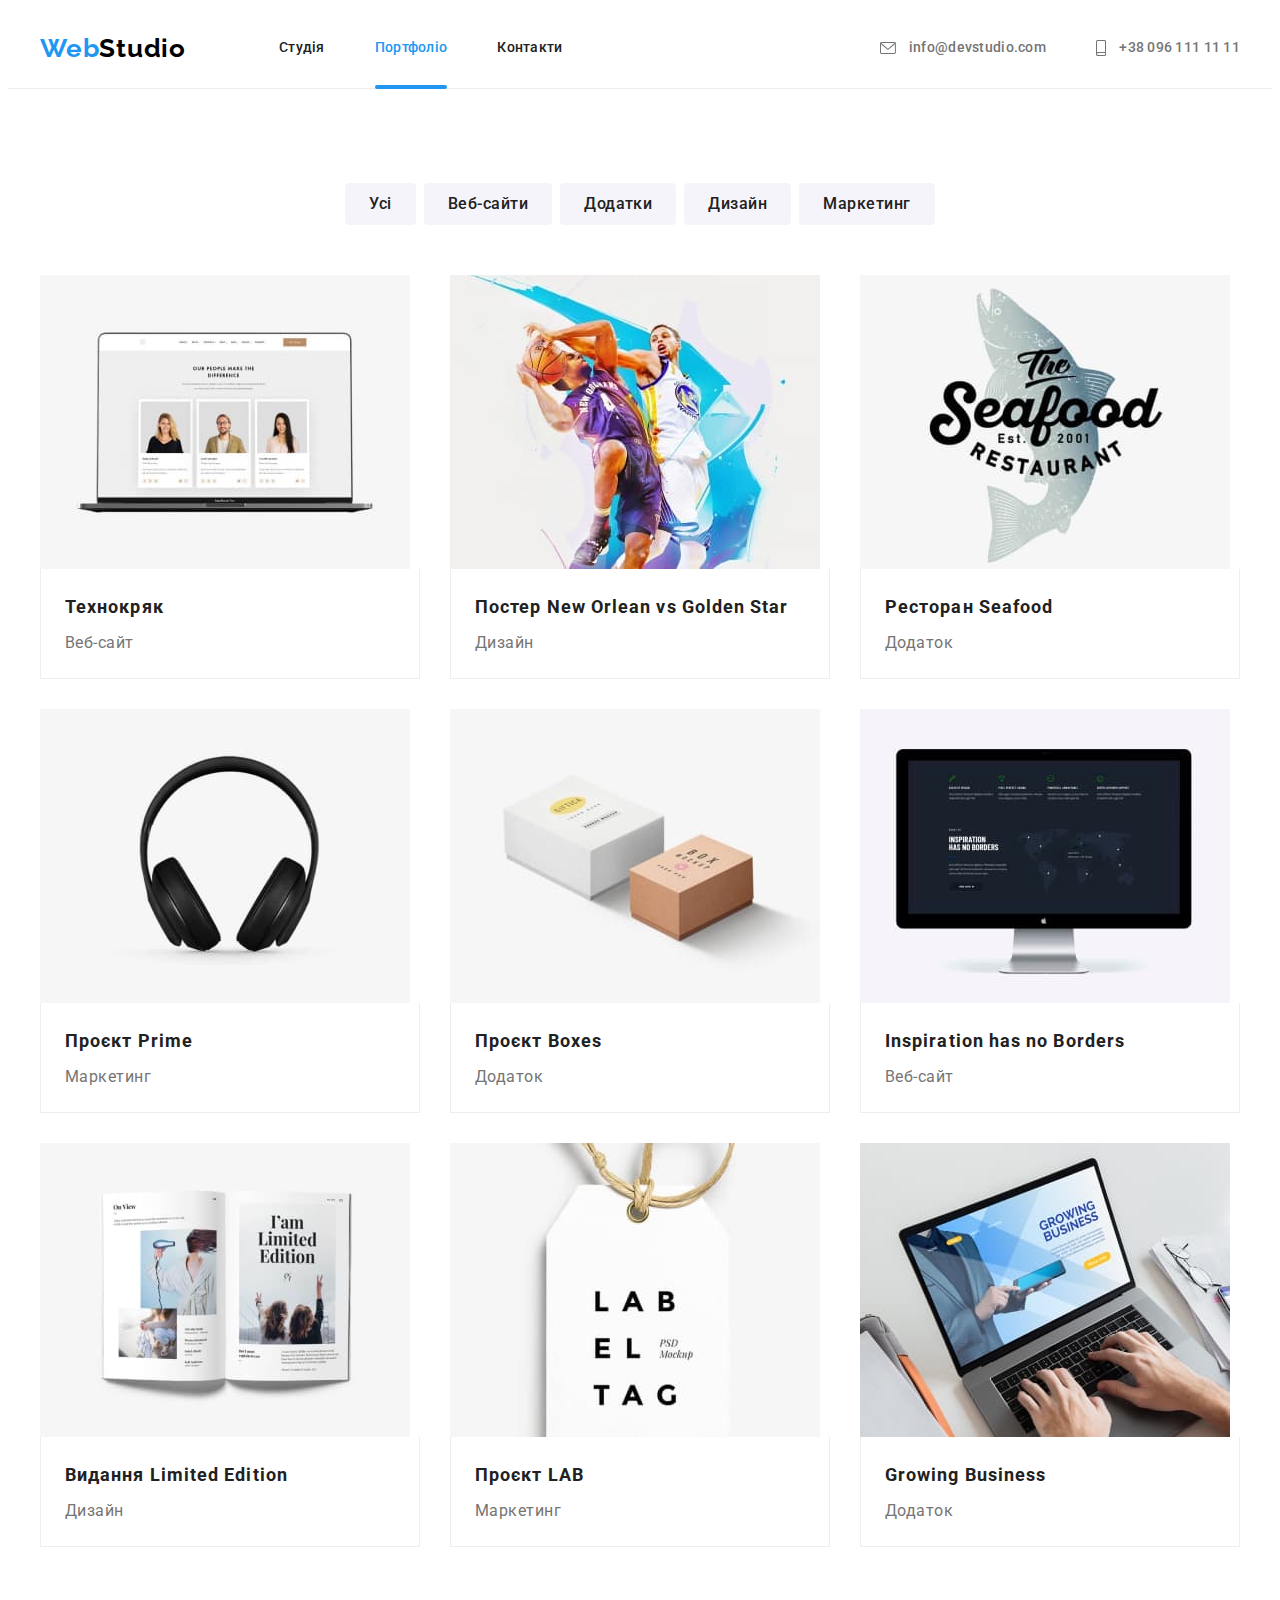
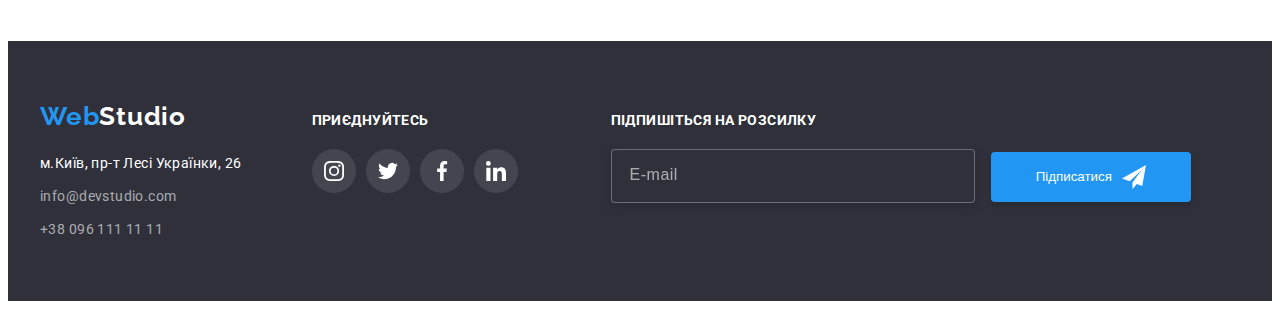
==== portfolio.html @ 55f74453 "hw-06" ====
<!DOCTYPE html>
<html lang="uk">
  <head>
    <meta charset="UTF-8" />
    <meta http-equiv="X-UA-Compatible" content="IE=edge" />
    <meta name="viewport" content="width=device-width, initial-scale=1.0" />
    <title>Web Studio</title>
    <link
      href="https://fonts.googleapis.com/css2?family=Raleway:wght@700&family=Roboto:wght@400;500;700;900&display=swap"
      rel="stylesheet"
    />
    <link
      rel="stylesheet"
      href="https://cdnjs.cloudflare.com/ajax/libs/modern-normalize/1.1.0/modern-normalize.min.css"
      integrity="sha512-wpPYUAdjBVSE4KJnH1VR1HeZfpl1ub8YT/NKx4PuQ5NmX2tKuGu6U/JRp5y+Y8XG2tV+wKQpNHVUX03MfMFn9Q=="
      crossorigin="anonymous"
      referrerpolicy="no-referrer"
    />
    <link rel="stylesheet" href="./css/styles.css" />
  </head>

  <body>
    <header class="header">
      <div class="container header-container">
        <nav class="header-nav">
          <a href="./index.html" class="logo logo-header line"
            >Web<span class="header-word">Studio</span>
          </a>
          <ul class="site-nav list">
            <li><a href="./index.html" class="link line">Студія</a></li>
            <li><a href="./portfolio.html" class="link current line">Портфоліо</a></li>
            <li><a href="./contacts.html" class="link line">Контакти</a></li>
          </ul>
        </nav>
        <ul class="auth-nav list">
          <li>
            <a class="mail line" href="mailto:info@devstudio.com">
              <svg class="envelope" width="16" height="12">
                <use href="./imges/sprite.svg#icon-envelope"></use>
              </svg>
              info@devstudio.com</a
            >
          </li>
          <li>
            <a class="tel line" href="tel:+380961111111">
              <svg class="smartphone" width="10" height="16">
                <use href="./imges/sprite.svg#icon-smartphone"></use>
              </svg>
              +38 096 111 11 11</a
            >
          </li>
        </ul>
      </div>
    </header>
    <main>
      <section class="section">
        <div class="container">
          <h1 class="visually-hidden">Портфоліо</h1>
          <ul class="filter list">
            <li><button class="button-filter" type="button">Усі</button></li>
            <li><button class="button-filter" type="button">Веб-сайти</button></li>
            <li><button class="button-filter" type="button">Додатки</button></li>
            <li><button class="button-filter" type="button">Дизайн</button></li>
            <li><button class="button-filter" type="button">Маркетинг</button></li>
          </ul>
          <ul class="project list">
            <li class="project-cart">
              <a class="project-cart-link line" href="#">
                <div class="project-top-info">
                  <img src="./imges/img-8.jpg" alt="Проєкт" width="370" />
                  <p class="project-info">
                    Ресурс пропонує комплексні пропозиції з різним рівнем функціоналу та сервісів.
                    Все це дозволить відвідувачу отримати вичерпні відомості про компанію чи
                    приватну особу.
                  </p>
                </div>
                <div class="text-border">
                  <h3 class="project-title">Технокряк</h3>
                  <p class="project-text">Веб-сайт</p>
                </div>
              </a>
            </li>
            <li class="project-cart">
              <a class="project-cart-link line" href="#">
                <div class="project-top-info">
                  <img src="./imges/img-9.jpg" alt="Проєкт" width="370" />
                  <p class="project-info">
                    Ресурс пропонує комплексні пропозиції з різним рівнем функціоналу та сервісів.
                    Все це дозволить відвідувачу отримати вичерпні відомості про компанію чи
                    приватну особу.
                  </p>
                </div>
                <div class="text-border">
                  <h3 class="project-title">
                    Постер
                    <span lang="en">New Orlean vs Golden Star</span>
                  </h3>
                  <p class="project-text">Дизайн</p>
                </div>
              </a>
            </li>
            <li class="project-cart">
              <a class="project-cart-link line" href="#">
                <div class="project-top-info">
                  <img src="./imges/img-10.jpg" alt="Проєкт" width="370" />
                  <p class="project-info">
                    Ресурс пропонує комплексні пропозиції з різним рівнем функціоналу та сервісів.
                    Все це дозволить відвідувачу отримати вичерпні відомості про компанію чи
                    приватну особу.
                  </p>
                </div>
                <div class="text-border">
                  <h3 class="project-title">
                    Ресторан
                    <span lang="en">Seafood</span>
                  </h3>
                  <p class="project-text">Додаток</p>
                </div>
              </a>
            </li>
            <li class="project-cart">
              <a class="project-cart-link line" href="#">
                <div class="project-top-info">
                  <img src="./imges/img-11.jpg" alt="Проєкт" width="370" />
                  <p class="project-info">
                    Ресурс пропонує комплексні пропозиції з різним рівнем функціоналу та сервісів.
                    Все це дозволить відвідувачу отримати вичерпні відомості про компанію чи
                    приватну особу.
                  </p>
                </div>
                <div class="text-border">
                  <h3 class="project-title">
                    Проєкт
                    <span lang="en">Prime</span>
                  </h3>
                  <p class="project-text">Маркетинг</p>
                </div>
              </a>
            </li>
            <li class="project-cart">
              <a class="project-cart-link line" href="#">
                <div class="project-top-info">
                  <img src="./imges/img-12.jpg" alt="Проєкт" width="370" />
                  <p class="project-info">
                    Ресурс пропонує комплексні пропозиції з різним рівнем функціоналу та сервісів.
                    Все це дозволить відвідувачу отримати вичерпні відомості про компанію чи
                    приватну особу.
                  </p>
                </div>
                <div class="text-border">
                  <h3 class="project-title">
                    Проєкт
                    <span lang="en">Boxes</span>
                  </h3>
                  <p class="project-text">Додаток</p>
                </div>
              </a>
            </li>
            <li class="project-cart">
              <a class="project-cart-link line" href="#">
                <div class="project-top-info">
                  <img src="./imges/img-13.jpg" alt="Проєкт" width="370" />
                  <p class="project-info">
                    Ресурс пропонує комплексні пропозиції з різним рівнем функціоналу та сервісів.
                    Все це дозволить відвідувачу отримати вичерпні відомості про компанію чи
                    приватну особу.
                  </p>
                </div>
                <div class="text-border">
                  <h3 class="project-title" lang="en">Inspiration has no Borders</h3>
                  <p class="project-text">Веб-сайт</p>
                </div>
              </a>
            </li>
            <li class="project-cart">
              <a class="project-cart-link line" href="#">
                <div class="project-top-info">
                  <img src="./imges/img-14.jpg" alt="Проєкт" width="370" />
                  <p class="project-info">
                    Ресурс пропонує комплексні пропозиції з різним рівнем функціоналу та сервісів.
                    Все це дозволить відвідувачу отримати вичерпні відомості про компанію чи
                    приватну особу.
                  </p>
                </div>
                <div class="text-border">
                  <h3 class="project-title">
                    Видання
                    <span lang="en">Limited Edition</span>
                  </h3>
                  <p class="project-text">Дизайн</p>
                </div>
              </a>
            </li>
            <li class="project-cart">
              <a class="project-cart-link line" href="#">
                <div class="project-top-info">
                  <img src="./imges/img-15.jpg" alt="Проєкт" width="370" />
                  <p class="project-info">
                    Ресурс пропонує комплексні пропозиції з різним рівнем функціоналу та сервісів.
                    Все це дозволить відвідувачу отримати вичерпні відомості про компанію чи
                    приватну особу.
                  </p>
                </div>
                <div class="text-border">
                  <h3 class="project-title">
                    Проєкт
                    <span lang="en">LAB</span>
                  </h3>
                  <p class="project-text">Маркетинг</p>
                </div>
              </a>
            </li>
            <li class="project-cart">
              <a class="project-cart-link line" href="#">
                <div class="project-top-info">
                  <img src="./imges/img-16.jpg" alt="Проєкт" width="370" />
                  <p class="project-info">
                    Ресурс пропонує комплексні пропозиції з різним рівнем функціоналу та сервісів.
                    Все це дозволить відвідувачу отримати вичерпні відомості про компанію чи
                    приватну особу.
                  </p>
                </div>
                <div class="text-border">
                  <h3 class="project-title" lang="en">Growing Business</h3>
                  <p class="project-text">Додаток</p>
                </div>
              </a>
            </li>
          </ul>
        </div>
      </section>
    </main>
    <footer class="footer">
      <div class="container footer-container">
        <div>
          <a class="logo line" href="./index.html">Web<span class="footer-word">Studio</span></a>
          <address class="address">
            <ul class="list">
              <li>
                <a
                  class="address-link line"
                  href="https://goo.gl/maps/1GSmGexWiPhAissd9"
                  target="_blank"
                  rel="noopener noreferrer nofollow"
                >
                  м.Київ, пр-т Лесі Українки, 26
                </a>
              </li>
              <li>
                <a class="address-mail line" href="mailto:info@devstudio.com">info@devstudio.com</a>
              </li>
              <li>
                <a class="address-tel line" href="tel:+380961111111">+38 096 111 11 11</a>
              </li>
            </ul>
          </address>
        </div>
        <div class="footer-social">
          <h3 class="footer-title">Приєднуйтесь</h3>
          <ul class="footer-social-list list">
            <li class="footer-social-item">
              <a
                href="#"
                class="footer-social-link line"
                target="_blank"
                rel="noopener noreferrer nofollow"
              >
                <svg class="footer-social-icon" width="20" height="20">
                  <use href="./imges/sprite.svg#icon-instagram"></use>
                </svg>
              </a>
            </li>
            <li class="footer-social-item">
              <a
                href="#"
                class="footer-social-link line"
                target="_blank"
                rel="noopener noreferrer nofollow"
              >
                <svg class="footer-social-icon" width="20" height="20">
                  <use href="./imges/sprite.svg#icon-twitter"></use>
                </svg>
              </a>
            </li>
            <li class="footer-social-item">
              <a
                href="#"
                class="footer-social-link line"
                target="_blank"
                rel="noopener noreferrer nofollow"
              >
                <svg class="footer-social-icon" width="20" height="20">
                  <use href="./imges/sprite.svg#icon-facebook"></use>
                </svg>
              </a>
            </li>
            <li class="footer-social-item">
              <a
                href="#"
                class="footer-social-link line"
                target="_blank"
                rel="noopener noreferrer nofollow"
              >
                <svg class="footer-social-icon" width="20" height="20">
                  <use href="./imges/sprite.svg#icon-linkedin"></use>
                </svg>
              </a>
            </li>
          </ul>
        </div>
        <div class="footer-mail">
          <h3 class="footer-title">Підпишіться на розсилку</h3>
          <form class="online-form">
            <input type="email" placeholder="E-mail" class="input-online" name="online-name" />
            <button type="submit" class="btn-online">
              Підписатися
              <svg class="icon-online" width="24" height="24">
                <use href="./imges/sprite.svg#icon-send"></use>
              </svg>
            </button>
          </form>
        </div>
      </div>
    </footer>
  </body>
</html>
---- css/styles.css ----
:root {
  /* основной цвет текста */
  --primary-text-color: #757575;

  /* основной цвет заголовка */
  --title-text-color: #212121;

  /* основные белый и черный цвет */
  --primary-white-color: #ffffff;
  --primary-black-color: #000000;

  /* акцент */
  --accent-color: #2196f3;

  /* цвет фона хедера */
  --top-line-bg-color: #ffffff;

  /* вторичный цвет фона */
  --second-bg-color: #f5f4fa;

  /* цвет фона hero и футера */
  --hero-footer-bg-color: #2f303a;

  /* второй цвет фона */
  --bg-hero: #c4c4c4;

  /* цвет текста футера */
  --color-text-footer: rgba(255, 255, 255, 0.6);

  /* фон актиной кнопки */
  --active-bg-color: #188ce8;

  /* border color */
  --border-color: #eeeeee;

  /* border line color */
  --line-color: #ececec;

  /* Background-icon */
  --background-icon: #afb1b8;
}

body {
  font-family: 'Roboto', sans-serif;
  color: var(--primary-text-color);
  background-color: var(--primary-white-color);
}

p,
h1,
h2,
h3,
h4,
h5,
h6 {
  margin: 0;
}

ul,
ol {
  margin: 0;
  padding-left: 0;
}

button {
  cursor: pointer;
}

address {
  font-style: normal;
}

img {
  display: block;
  max-width: 100%;
  height: auto;
}

.list {
  list-style: none;
}

.line {
  text-decoration: none;
}

.visually-hidden {
  position: absolute;
  white-space: nowrap;
  width: 1px;
  height: 1px;
  overflow: hidden;
  border: 0;
  padding: 0;
  clip: rect(0 0 0 0);
  clip-path: inset(50%);
  margin: -1px;
}

.container {
  width: 1200px;
  padding-left: 15px;
  padding-right: 15px;
  margin: 0 auto;
}

.section {
  padding-top: 94px;
  padding-bottom: 94px;
}

/*----------Sections-title----------*/
.section-title {
  font-size: 36px;
  font-weight: 700;
  line-height: 1.16;
  text-align: center;
  letter-spacing: 0.03em;
  color: var(--title-text-color);
  margin-bottom: 50px;
}

/*----------цвет логотипа в хедере и футере----------*/
.logo {
  font-family: 'Raleway', sans-serif;
  font-weight: 700;
  font-size: 26px;
  line-height: 1.19;
  letter-spacing: 0.03em;
  color: var(--accent-color);
}

.header-word {
  color: var(--primary-black-color);
}

.footer-word {
  color: var(--primary-white-color);
}

/*----------Site nav, auth nav----------*/
.header-container {
  display: flex;
  align-items: center;
  justify-content: space-between;
}

.header {
  border-bottom: 1px solid var(--line-color);
}

.header-nav {
  display: flex;
  align-items: center;
}

.site-nav,
.auth-nav {
  display: flex;
  align-items: center;
  gap: 50px;
}

.site-nav {
  margin-left: 93px;
}

.link,
.mail,
.tel {
  display: block;
  padding-top: 32px;
  padding-bottom: 32px;
  font-style: normal;
  font-weight: 500;
  font-size: 14px;
  line-height: 1.14;
  letter-spacing: 0.02em;
  transition: color 250ms cubic-bezier(0.4, 0, 0.2, 1);
}

.link {
  color: var(--title-text-color);
  position: relative;
  text-decoration: none;
}

.link::after {
  content: '';
  position: absolute;
  display: block;
  left: 0;
  bottom: -1px;
  width: 100%;
  height: 4px;
  background-color: var(--accent-color);
  border-radius: 2px;
  opacity: 0;
  transition: opacity 250ms cubic-bezier(0.4, 0, 0.2, 1);
}

.link:hover::after {
  opacity: 1;
}

.link.current.link::after {
  opacity: 1;
}

.mail,
.tel {
  color: var(--primary-text-color);
}

.link:hover,
.link:focus,
.mail:hover,
.mail:focus,
.tel:hover,
.tel:focus {
  color: var(--accent-color);
}

.link.current,
.mail.current,
.tel.current {
  color: var(--accent-color);
}

.envelope,
.smartphone {
  margin-right: 10px;
  vertical-align: middle;
  fill: currentColor;
}

/*----------Hero----------*/
.hero {
  background-image: linear-gradient(to right, rgba(47, 48, 58, 0.4), rgba(47, 48, 58, 0.4)),
    url('../imges/hero.jpg');
  background-color: var(--bg-hero);
  max-width: 1600px;
  padding-top: 200px;
  padding-bottom: 200px;
  margin: 0 auto;
  background-position: center;
  background-repeat: no-repeat;
  background-size: cover;
  text-align: center;
}

.hero-title {
  max-width: 696px;
  margin-left: auto;
  margin-right: auto;
  margin-bottom: 30px;
  font-weight: 900;
  font-size: 44px;
  line-height: 1.36;
  letter-spacing: 0.06em;
  text-transform: uppercase;
  color: var(--primary-white-color);
}

.button-hero {
  font-family: inherit;
  font-weight: 700;
  font-size: 16px;
  line-height: 30px;
  letter-spacing: 0.06em;
  box-shadow: 0px 4px 4px rgba(0, 0, 0, 0.15);
  border-radius: 4px;
  color: var(--primary-white-color);
  background-color: var(--accent-color);
  padding: 10px 32px;
  border-color: transparent;
  transition: background-color 250ms cubic-bezier(0.4, 0, 0.2, 1),
    color 250ms cubic-bezier(0.4, 0, 0.2, 1);
}

.button-hero:hover,
.button-hero:focus {
  background-color: var(--active-bg-color);
}

/*----------Feature----------*/
.feature-list {
  display: flex;
  gap: 30px;
}

.feature-item {
  flex-basis: calc((100% - 3 * 30px) / 4);
}

.feature-icon {
  display: flex;
  width: 270px;
  height: 120px;
  background: var(--second-bg-color);
  border-radius: 4px;
  justify-content: center;
  align-items: center;
}

.icon {
  width: 70px;
  height: 70px;
}

.feature-title {
  font-size: 14px;
  font-weight: 700;
  line-height: 1.14;
  letter-spacing: 0.03em;
  text-transform: uppercase;
  color: var(--title-text-color);
  margin-top: 30px;
  margin-bottom: 10px;
}

.feature-text {
  font-size: 14px;
  line-height: 1.71;
  letter-spacing: 0.03em;
  color: var(--primary-text-color);
}

/*----------Work----------*/
.section-work {
  padding-bottom: 94px;
}

.work {
  display: flex;
  gap: 30px;
}

.work-item {
  position: relative;
}

.work-box {
  position: absolute;
  bottom: 0;
  width: 370px;
  height: 70px;
  background: rgba(47, 48, 58, 0.8);
}

.work-text {
  font-weight: 700;
  font-size: 14px;
  line-height: 1.14;
  text-align: center;
  letter-spacing: 0.03em;
  text-transform: uppercase;
  color: var(--top-line-bg-color);
  padding-top: 27px;
}

/*----------Team----------*/
.section-team {
  background-color: var(--second-bg-color);
}

.team {
  display: flex;
  gap: 30px;
}

.team-list {
  background-color: var(--primary-white-color);
  box-shadow: 0px 1px 3px rgba(0, 0, 0, 0.12), 0px 1px 1px rgba(0, 0, 0, 0.14),
    0px 2px 1px rgba(0, 0, 0, 0.2);
  border-radius: 0px 0px 4px 4px;
}

.team-title {
  font-weight: 500;
  font-size: 16px;
  line-height: 1.18;
  text-align: center;
  letter-spacing: 0.03em;
  color: var(--title-text-color);
  margin-bottom: 10px;
}

.team-text {
  font-size: 16px;
  line-height: 1.18;
  text-align: center;
  letter-spacing: 0.03em;
  color: var(--primary-text-color);
  margin-bottom: 16px;
}

.team-info {
  padding-top: 30px;
  padding-bottom: 30px;
}

.team-social-list {
  display: flex;
  justify-content: center;
  gap: 10px;
}

.team-social-item {
  width: 44px;
  height: 44px;
}

.team-social-link {
  width: 100%;
  height: 100%;
  background: var(--top-line-bg-color);
  border-radius: 50%;
  display: flex;
  justify-content: center;
  align-items: center;
  transition: background-color 250ms cubic-bezier(0.4, 0, 0.2, 1);
}

.team-social-icon {
  fill: var(--background-icon);
  transition: fill 250ms cubic-bezier(0.4, 0, 0.2, 1);
}

.team-social-link:hover,
.team-social-link:focus {
  background-color: var(--accent-color);
}

.team-social-link:hover .team-social-icon,
.team-social-link:focus .team-social-icon {
  fill: var(--top-line-bg-color);
}

/*----------Постійні клієнти----------*/
.logo-list {
  display: flex;
  gap: 30px;
}

.logo-item {
  width: calc((100% - 150px) / 6);
  height: 92px;
}

.logo-link {
  width: 100%;
  height: 100%;
  border: 1px solid var(--background-icon);
  border-radius: 4px;
  display: flex;
  justify-content: center;
  align-items: center;
  transition: border-color 250ms cubic-bezier(0.4, 0, 0.2, 1);
}

.logo-icon {
  fill: var(--background-icon);
  transition: fill 250ms cubic-bezier(0.4, 0, 0.2, 1);
}

.logo-link:hover,
.logo-link:focus {
  border-color: var(--accent-color);
}

.logo-link:hover .logo-icon,
.logo-link:focus .logo-icon {
  fill: var(--accent-color);
}

/*----------Footer----------*/
.footer {
  background-color: var(--hero-footer-bg-color);
  padding-top: 60px;
  padding-bottom: 60px;
}

.address {
  margin-top: 20px;
}

.address-link {
  display: inline-block;
  font-size: 14px;
  line-height: 1.71;
  letter-spacing: 0.03em;
  color: var(--primary-white-color);
  transition: color 250ms cubic-bezier(0.4, 0, 0.2, 1);
}

.address-link:hover,
.address-link:focus {
  color: var(--accent-color);
}

.address-mail,
.address-tel {
  display: inline-block;
  font-size: 14px;
  line-height: 1.71;
  letter-spacing: 0.03em;
  color: var(--color-text-footer);
  margin-top: 9px;
  transition: color 250ms cubic-bezier(0.4, 0, 0.2, 1);
}

.address-mail:hover,
.address-tel:hover,
.address-mail:focus,
.address-tel:focus {
  color: var(--accent-color);
}

.footer-container {
  display: flex;
  flex-wrap: wrap;
  align-items: baseline;
}

.footer-social {
  margin-left: 70px;
}

.footer-title {
  font-weight: 700;
  font-size: 14px;
  line-height: 1.14;
  letter-spacing: 0.03em;
  text-transform: uppercase;
  color: var(--primary-white-color);
  margin-bottom: 20px;
}

.footer-social-list {
  display: flex;
}

.footer-social-item {
  margin-right: 10px;
}

.footer-social-item:last-child {
  margin-right: 0;
}

.footer-social-link {
  display: block;
  padding: 12px;
  border-radius: 50%;
  color: var(--primary-white-color);
  background: rgba(255, 255, 255, 0.1);
  transition: background-color 250ms cubic-bezier(0.4, 0, 0.2, 1);
}

.footer-social-icon {
  display: block;
  fill: currentColor;
}

.footer-social-link:hover,
.footer-social-link:focus {
  background-color: var(--accent-color);
}

.footer-mail {
  margin-left: 93px;
}

.input-online {
  width: 358px;
  height: 50px;
  border: 1px solid rgba(255, 255, 255, 0.3);
  filter: drop-shadow(0px 4px 4px rgba(0, 0, 0, 0.15));
  border-radius: 4px;
  margin-right: 12px;
  background-color: var(--hero-footer-bg-color);
  cursor: pointer;
}

.input-online::placeholder {
  font-size: 16px;
  line-height: 1.25;
  display: flex;
  align-items: center;
  padding-left: 16px;
  letter-spacing: 0.03em;
  color: rgba(255, 255, 255, 0.6);
}

.btn-online {
  min-width: 200px;
  height: 50px;
  background-color: var(--accent-color);
  color: var(--primary-white-color);
  box-shadow: 0px 4px 4px rgba(0, 0, 0, 0.15);
  border-radius: 4px;
  border: none;
  transition: background-color 250ms cubic-bezier(0.4, 0, 0.2, 1);
}

.btn-online:hover,
.btn-online:focus {
  background-color: var(--active-bg-color);
}

.icon-online {
  vertical-align: middle;
  margin-left: 6px;
  width: 24px;
  height: 24px;
}

/* ----------Portfolio filter---------- */
.filter {
  display: flex;
  justify-content: center;
  gap: 8px;
  margin-bottom: 50px;
}

.button-filter {
  font-family: inherit;
  font-weight: 500;
  font-size: 16px;
  line-height: 26px;
  text-align: center;
  letter-spacing: 0.03em;
  color: var(--title-text-color);
  background-color: var(--second-bg-color);
  border-radius: 4px;
  border-color: transparent;
  padding: 6px 22px;
  transition: color 250ms cubic-bezier(0.4, 0, 0.2, 1),
    background-color 250ms cubic-bezier(0.4, 0, 0.2, 1),
    box-shadow 250ms cubic-bezier(0.4, 0, 0.2, 1);
}

.button-filter:hover,
.button-filter:focus,
.button-filter:active {
  color: var(--primary-white-color);
  background-color: var(--accent-color);
  box-shadow: 0px 3px 1px rgba(0, 0, 0, 0.1), 0px 1px 2px rgba(0, 0, 0, 0.08),
    0px 2px 2px rgba(0, 0, 0, 0.12);
}

.button-filter.current {
  font-weight: 500;
  font-size: 16px;
  line-height: 26px;
  text-align: center;
  letter-spacing: 0.03em;
  color: var(--primary-white-color);
  background-color: var(--accent-color);
}

/*----------Portfolio project----------*/
.project {
  display: flex;
  flex-wrap: wrap;
  gap: 30px;
}

.project-cart {
  flex-basis: calc((100% - 2 * 30px) / 3);
}

.project-cart:hover .project-info {
  transform: translateY(0);
}

.project-cart-link {
  display: block;
  transition: box-shadow 250ms cubic-bezier(0.4, 0, 0.2, 1);
}

.project-cart-link:hover,
.project-cart-link:focus {
  box-shadow: 0px 1px 1px rgba(0, 0, 0, 0.12), 0px 4px 4px rgba(0, 0, 0, 0.06),
    1px 4px 6px rgba(0, 0, 0, 0.16);
}

.project-top-info {
  position: relative;
  overflow: hidden;
}

.project-info {
  position: absolute;
  top: 0;
  padding: 63px 24px;
  font-style: normal;
  font-weight: 400;
  font-size: 18px;
  line-height: 1.56;
  letter-spacing: 0.03em;
  color: var(--top-line-bg-color);
  background-color: rgba(33, 150, 243, 0.9);
  height: 100%;
  transform: translateY(100%);
  transition: transform 250ms cubic-bezier(0.4, 0, 0.2, 1);
  overflow: auto;
}

.project-title {
  font-weight: 700;
  font-size: 18px;
  line-height: 2;
  letter-spacing: 0.06em;
  color: var(--title-text-color);
}

.project-text {
  font-size: 16px;
  line-height: 1.8;
  letter-spacing: 0.03em;
  color: var(--primary-text-color);
  margin-top: 4px;
}

.text-border {
  border-left: 1px solid var(--border-color);
  border-right: 1px solid var(--border-color);
  border-bottom: 1px solid var(--border-color);
  padding: 20px 24px;
}

.backdrop {
  width: 100%;
  height: 100%;
  background-color: rgba(0, 0, 0, 0.2);
  position: fixed;
  top: 0;
  transition: opacity 250ms cubic-bezier(0.4, 0, 0.2, 1),
    visibility 250ms cubic-bezier(0.4, 0, 0.2, 1);
}
.modal {
  width: 528px;
  min-height: 581px;
  position: absolute;
  top: 50%;
  left: 50%;
  padding: 40px;
  transform: translate(-50%, -50%);
  background-color: var(--top-line-bg-color);
  box-shadow: 0px 1px 3px rgba(0, 0, 0, 0.12), 0px 1px 1px rgba(0, 0, 0, 0.14),
    0px 2px 1px rgba(0, 0, 0, 0.2);
  border-radius: 4px;
  transition: transform 250ms cubic-bezier(0.4, 0, 0.2, 1);
}

.backdrop.is-hidden .modal {
  transform: translate(-50%, -50%) scale(0);
}

.modal-close {
  width: 30px;
  height: 30px;
  background-color: var(--top-line-bg-color);
  border: 1px solid rgba(0, 0, 0, 0.1);
  border-radius: 50%;
  position: absolute;
  top: 8px;
  right: 8px;
  display: flex;
  align-items: center;
  justify-content: center;
  cursor: pointer;
  transition: background-color 250ms cubic-bezier(0.4, 0, 0.2, 1);
}

.modal-icon {
  fill: var(--primary-black-color);
  transition: fill 250ms cubic-bezier(0.4, 0, 0.2, 1);
}

.modal-close:hover .modal-icon,
.modal-close:focus .modal-icon {
  fill: var(--accent-color);
}

.is-hidden {
  opacity: 0;
  visibility: hidden;
  pointer-events: none;
}

.modal-title {
  font-style: normal;
  font-weight: 700;
  font-size: 20px;
  line-height: 1.15;
  text-align: center;
  letter-spacing: 0.03em;
  color: var(--title-text-color);
  margin-bottom: 12px;
}

.modal-field {
  margin-bottom: 10px;
}

.modal-wrap {
  position: relative;
}

.modal-input {
  width: 100%;
  height: 40px;
  border: 1px solid rgba(33, 33, 33, 0.2);
  border-radius: 4px;
  font-size: 15px;
  padding-left: 42px;
  outline: transparent;
  transition: border-color 250ms cubic-bezier(0.4, 0, 0.2, 1);
  cursor: pointer;
}

.modal-input:focus {
  border-color: var(--accent-color);
}

.input-label {
  display: block;
  margin-bottom: 4px;
  font-size: 12px;
  line-height: 14px;
  letter-spacing: 0.01em;
  color: var(--primary-text-color);
}

.modal-input-icon {
  position: absolute;
  left: 12px;
  top: 50%;
  transform: translateY(-50%);
  fill: var(--title-text-color);
  transition: fill 250ms cubic-bezier(0.4, 0, 0.2, 1);
}

.modal-input:focus + .modal-input-icon {
  fill: var(--accent-color);
}

.modal-field-comment {
  margin-bottom: 20px;
}

.modal-comment {
  box-sizing: border-box;
  width: 100%;
  height: 120px;
  border: 1px solid rgba(33, 33, 33, 0.2);
  border-radius: 4px;
  padding: 12px 16px;
  resize: none;
  color: var(--primary-black-color);
  outline: transparent;
  transition: border-color 250ms cubic-bezier(0.4, 0, 0.2, 1);
  cursor: pointer;
}

.modal-comment:focus {
  border-color: var(--accent-color);
}

.modal-comment::placeholder {
  font-size: 12px;
  line-height: 14px;
  letter-spacing: 0.01em;
  color: rgba(117, 117, 117, 0.5);
}

.modal-check {
  margin-bottom: 30px;
  padding-left: 14px;
}

.input-check {
  transition: border-color 250ms cubic-bezier(0.4, 0, 0.2, 1);
}

.label-check {
  display: flex;
  align-items: center;
  font-size: 14px;
  line-height: 1.71;
  letter-spacing: 0.03em;
  color: var(--primary-text-color);
}

.icon-check {
  margin-right: 7px;
  border: 0.2px solid var(--title-text-color);
  border-radius: 2px;
  fill: var(--primary-white-color);
  transition: fill 250ms cubic-bezier(0.4, 0, 0.2, 1),
    border-color 250ms cubic-bezier(0.4, 0, 0.2, 1);
}

.input-check:checked + .icon-check {
  border-color: var(--accent-color);
  fill: var(--accent-color);
}

.input-check:focus + .icon-check {
  border-color: var(--accent-color);
}

.check-link {
  color: var(--accent-color);
}

.modal-btn {
  display: block;
  margin-left: auto;
  margin-right: auto;
  padding: 10px 52px;
  font-style: normal;
  font-weight: 700;
  font-size: 16px;
  line-height: 30px;
  letter-spacing: 0.06em;
  color: var(--primary-white-color);
  background-color: var(--accent-color);
  border-color: transparent;
  box-shadow: 0px 4px 4px rgba(0, 0, 0, 0.15);
  border-radius: 4px;
  transition: background-color 250ms cubic-bezier(0.4, 0, 0.2, 1);
}

.modal-btn:hover,
.modal-btn:focus {
  background-color: var(--active-bg-color);
}
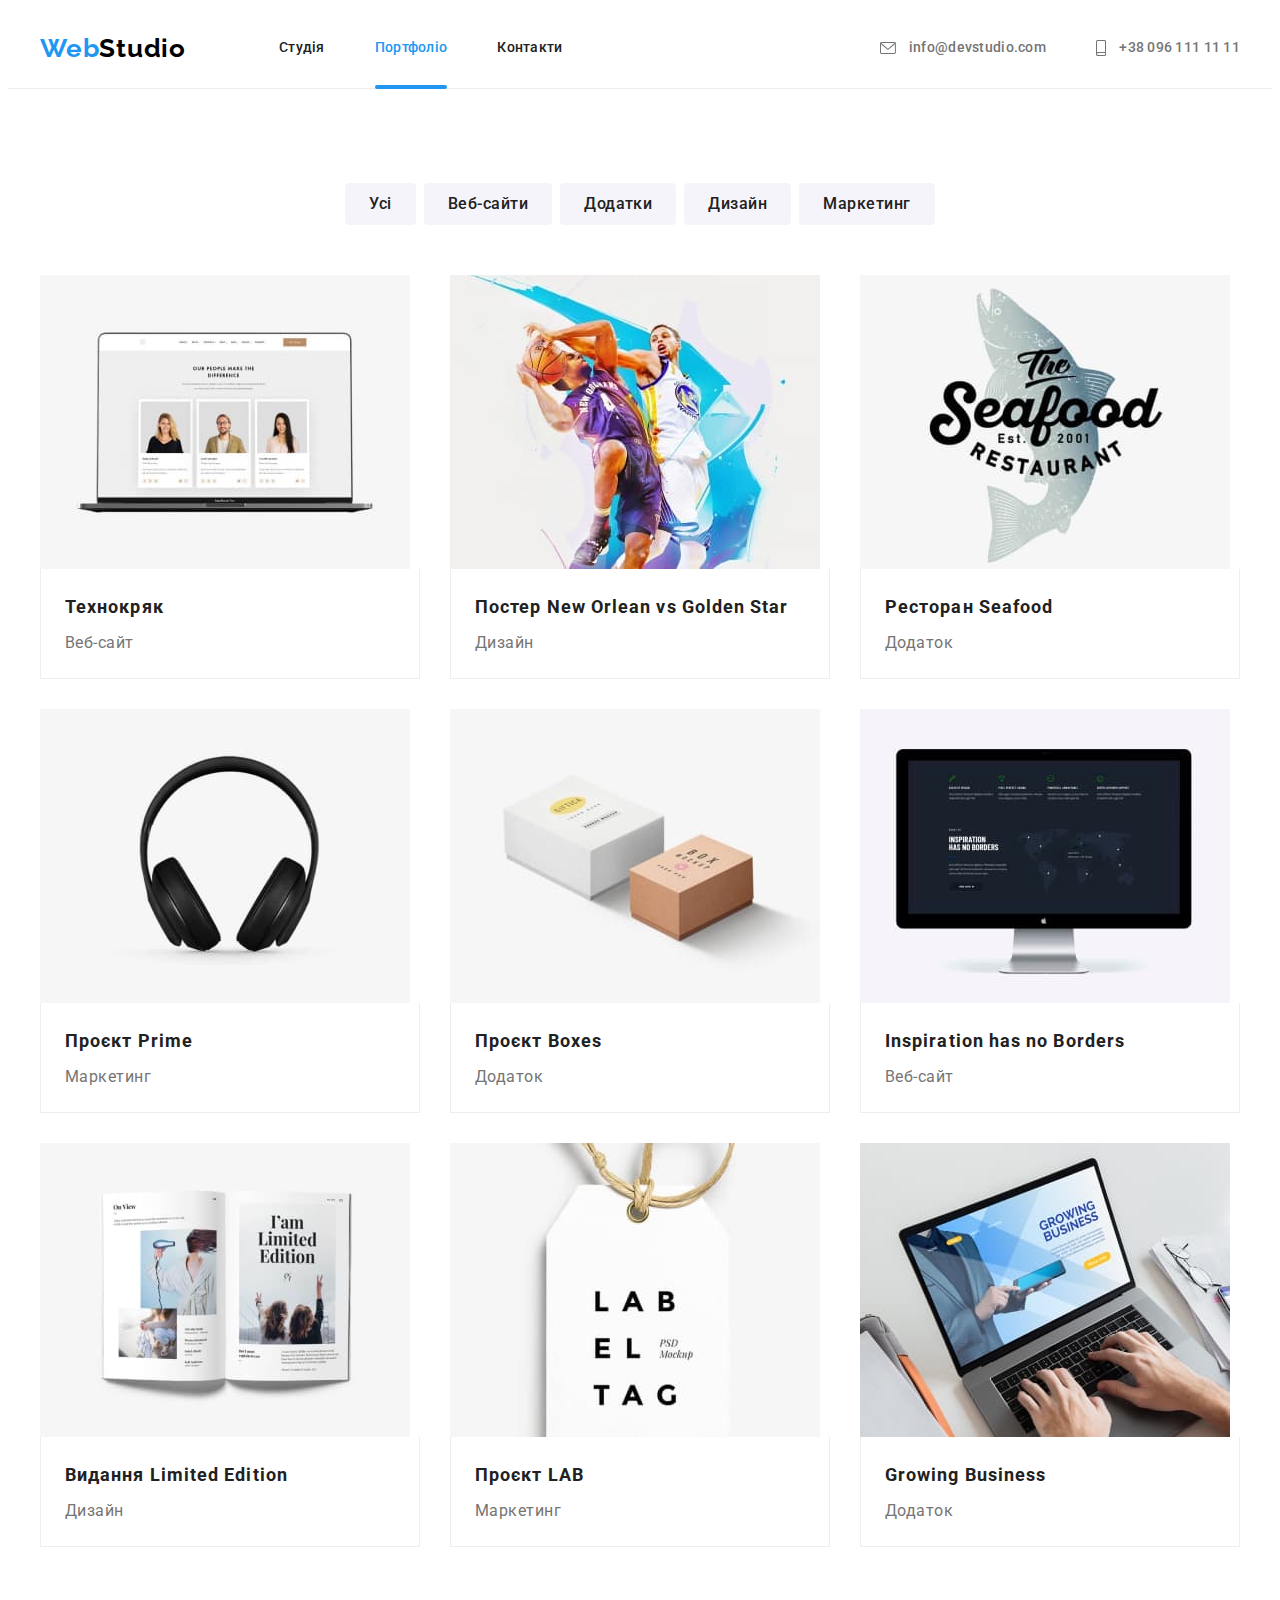
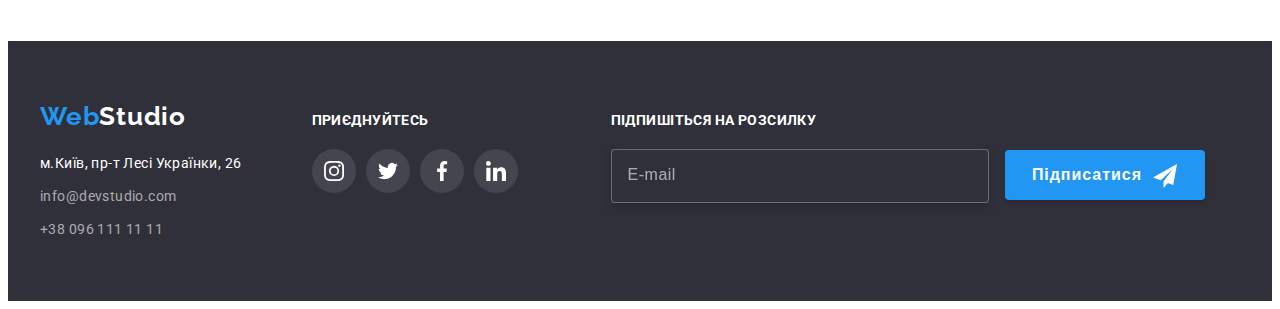
==== commit bd39c63a: "hw-06" ====
--- a/portfolio.html
+++ b/portfolio.html
@@ -256,7 +256,7 @@
           </address>
         </div>
         <div class="footer-social">
-          <h3 class="footer-title">Приєднуйтесь</h3>
+          <p class="footer-title">Приєднуйтесь</p>
           <ul class="footer-social-list list">
             <li class="footer-social-item">
               <a
@@ -309,7 +309,7 @@
           </ul>
         </div>
         <div class="footer-mail">
-          <h3 class="footer-title">Підпишіться на розсилку</h3>
+          <p class="footer-title">Підпишіться на розсилку</p>
           <form class="online-form">
             <input type="email" placeholder="E-mail" class="input-online" name="online-name" />
             <button type="submit" class="btn-online">
--- a/css/styles.css
+++ b/css/styles.css
@@ -266,7 +266,7 @@
   font-family: inherit;
   font-weight: 700;
   font-size: 16px;
-  line-height: 30px;
+  line-height: 1.88;
   letter-spacing: 0.06em;
   box-shadow: 0px 4px 4px rgba(0, 0, 0, 0.15);
   border-radius: 4px;
@@ -575,11 +575,13 @@
 .input-online {
   width: 358px;
   height: 50px;
+  padding-left: 16px;
   border: 1px solid rgba(255, 255, 255, 0.3);
   filter: drop-shadow(0px 4px 4px rgba(0, 0, 0, 0.15));
   border-radius: 4px;
   margin-right: 12px;
   background-color: var(--hero-footer-bg-color);
+  color: var(--primary-white-color);
   cursor: pointer;
 }
 
@@ -588,7 +590,6 @@
   line-height: 1.25;
   display: flex;
   align-items: center;
-  padding-left: 16px;
   letter-spacing: 0.03em;
   color: rgba(255, 255, 255, 0.6);
 }
@@ -596,6 +597,11 @@
 .btn-online {
   min-width: 200px;
   height: 50px;
+  font-style: normal;
+  font-weight: 700;
+  font-size: 16px;
+  line-height: 1.88;
+  letter-spacing: 0.06em;
   background-color: var(--accent-color);
   color: var(--primary-white-color);
   box-shadow: 0px 4px 4px rgba(0, 0, 0, 0.15);
@@ -813,6 +819,7 @@
 .modal-input {
   width: 100%;
   height: 40px;
+  height: 40px;
   border: 1px solid rgba(33, 33, 33, 0.2);
   border-radius: 4px;
   font-size: 15px;
@@ -853,6 +860,7 @@
 }
 
 .modal-comment {
+  display: block;
   box-sizing: border-box;
   width: 100%;
   height: 120px;
@@ -925,7 +933,7 @@
   font-style: normal;
   font-weight: 700;
   font-size: 16px;
-  line-height: 30px;
+  line-height: 1.88;
   letter-spacing: 0.06em;
   color: var(--primary-white-color);
   background-color: var(--accent-color);
